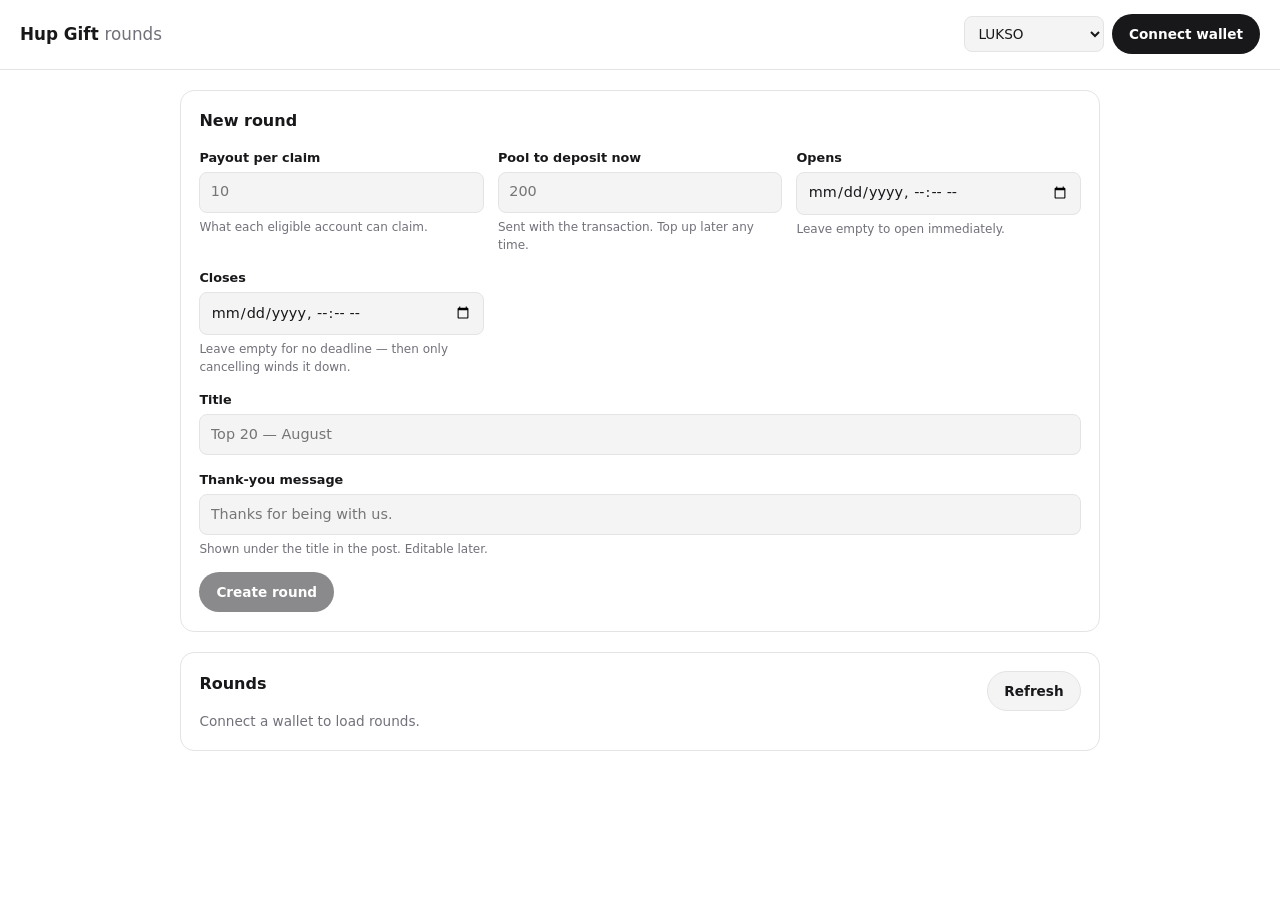
==== admin.html @ ec8a6c5a "first commit Co-Authored-By: Claude Opus 5 (1M context) <noreply@anthropic.com>" ====
<!doctype html>
<html lang="en">
  <head>
    <meta charset="utf-8" />
    <meta name="viewport" content="width=device-width, initial-scale=1" />
    <meta name="robots" content="noindex" />
    <title>Hup Gift — rounds</title>
    <link rel="stylesheet" href="admin.css" />
  </head>
  <body>
    <header class="bar">
      <h1 class="bar__title">Hup Gift <span class="bar__sub">rounds</span></h1>
      <div class="bar__right">
        <select id="chain" class="bar__chain" aria-label="Network"></select>
        <button id="connect" class="btn btn--primary" type="button">Connect wallet</button>
      </div>
    </header>

    <p id="banner" class="banner" hidden></p>

    <main class="wrap">
      <!-- Create -->
      <section class="panel">
        <h2 class="panel__title">New round</h2>

        <div class="grid">
          <label class="field">
            <span class="field__label">Payout per claim</span>
            <input id="amount" class="field__input" type="text" inputmode="decimal" placeholder="10" />
            <small class="field__hint" id="amount-hint">What each eligible account can claim.</small>
          </label>

          <label class="field">
            <span class="field__label">Pool to deposit now</span>
            <input id="funding" class="field__input" type="text" inputmode="decimal" placeholder="200" />
            <small class="field__hint" id="funding-hint">Sent with the transaction. Top up later any time.</small>
          </label>

          <label class="field">
            <span class="field__label">Opens</span>
            <input id="start" class="field__input" type="datetime-local" />
            <small class="field__hint">Leave empty to open immediately.</small>
          </label>

          <label class="field">
            <span class="field__label">Closes</span>
            <input id="end" class="field__input" type="datetime-local" />
            <small class="field__hint">Leave empty for no deadline — then only cancelling winds it down.</small>
          </label>

          <label class="field field--wide">
            <span class="field__label">Title</span>
            <input id="label" class="field__input" type="text" placeholder="Top 20 — August" maxlength="80" />
          </label>

          <label class="field field--wide">
            <span class="field__label">Thank-you message</span>
            <input id="message" class="field__input" type="text" placeholder="Thanks for being with us." maxlength="160" />
            <small class="field__hint">Shown under the title in the post. Editable later.</small>
          </label>
        </div>

        <p id="create-summary" class="summary"></p>
        <button id="create" class="btn btn--primary" type="button" disabled>Create round</button>
      </section>

      <!-- Rounds -->
      <section class="panel">
        <div class="panel__head">
          <h2 class="panel__title">Rounds</h2>
          <button id="refresh" class="btn" type="button">Refresh</button>
        </div>
        <div id="rounds" class="rounds"><p class="muted">Connect a wallet to load rounds.</p></div>
      </section>
    </main>

    <script src="config.js"></script>
    <script src="abi.js"></script>
    <script src="admin.js"></script>
  </body>
</html>
---- admin.css ----
/*
 * Hup Gift admin — a standalone owner tool, opened in a normal browser tab rather than embedded
 * in a post, so it is laid out for a desktop screen instead of the 1:1 frame the claim page uses.
 */

:root {
  --bg: #ffffff;
  --surface: #ffffff;
  --surface-muted: #f4f4f5;
  --text: #18181b;
  --text-muted: #71717a;
  --border: #e4e4e7;
  --accent: #18181b;
  --on-accent: #ffffff;
  --ok: #15803d;
  --ok-soft: #dcfce7;
  --warn: #b45309;
  --warn-soft: #fef3c7;
  --bad: #b91c1c;
  --bad-soft: #fee2e2;
}

@media (prefers-color-scheme: dark) {
  :root {
    --bg: #09090b;
    --surface: #101012;
    --surface-muted: #18181b;
    --text: #fafafa;
    --text-muted: #a1a1aa;
    --border: #27272a;
    --accent: #fafafa;
    --on-accent: #09090b;
    --ok: #4ade80;
    --ok-soft: #14321f;
    --warn: #fbbf24;
    --warn-soft: #3a2c08;
    --bad: #f87171;
    --bad-soft: #3b1414;
  }
}

* {
  box-sizing: border-box;
  margin: 0;
}

body {
  background: var(--bg);
  color: var(--text);
  font-family: ui-sans-serif, system-ui, -apple-system, 'Segoe UI', Roboto, sans-serif;
  -webkit-font-smoothing: antialiased;
  line-height: 1.5;
}

.bar {
  position: sticky;
  top: 0;
  z-index: 5;
  display: flex;
  flex-wrap: wrap;
  gap: 0.75rem;
  align-items: center;
  justify-content: space-between;
  padding: 0.9rem 1.25rem;
  border-bottom: 1px solid var(--border);
  background: var(--bg);
}

.bar__title {
  font-size: 1.05rem;
  font-weight: 700;
}

.bar__sub {
  color: var(--text-muted);
  font-weight: 500;
}

.bar__right {
  display: flex;
  gap: 0.5rem;
  align-items: center;
}

.bar__chain {
  padding: 0.5rem 0.6rem;
  border: 1px solid var(--border);
  border-radius: 8px;
  background: var(--surface-muted);
  color: var(--text);
  font: inherit;
  font-size: 0.85rem;
}

.banner {
  margin: 0.75rem 1.25rem 0;
  padding: 0.7rem 0.9rem;
  border-radius: 10px;
  background: var(--warn-soft);
  color: var(--warn);
  font-size: 0.85rem;
}

.banner--bad {
  background: var(--bad-soft);
  color: var(--bad);
}

.banner--ok {
  background: var(--ok-soft);
  color: var(--ok);
}

.wrap {
  display: flex;
  flex-direction: column;
  gap: 1.25rem;
  max-width: 60rem;
  margin: 0 auto;
  padding: 1.25rem;
}

.panel {
  padding: 1.15rem;
  border: 1px solid var(--border);
  border-radius: 14px;
  background: var(--surface);
}

.panel__head {
  display: flex;
  align-items: center;
  justify-content: space-between;
  gap: 0.75rem;
}

.panel__title {
  margin-bottom: 0.9rem;
  font-size: 1rem;
  font-weight: 700;
}

.panel__head .panel__title {
  margin-bottom: 0.9rem;
}

.grid {
  display: grid;
  grid-template-columns: repeat(auto-fit, minmax(15rem, 1fr));
  gap: 0.9rem;
}

.field {
  display: flex;
  flex-direction: column;
  gap: 0.3rem;
}

.field--wide {
  grid-column: 1 / -1;
}

.field__label {
  font-size: 0.8rem;
  font-weight: 600;
}

.field__input,
.field__area {
  padding: 0.55rem 0.65rem;
  border: 1px solid var(--border);
  border-radius: 8px;
  background: var(--surface-muted);
  color: var(--text);
  font: inherit;
  font-size: 0.9rem;
}

.field__area {
  min-height: 6.5rem;
  font-family: ui-monospace, SFMono-Regular, Menlo, monospace;
  font-size: 0.78rem;
  resize: vertical;
}

.field__hint {
  color: var(--text-muted);
  font-size: 0.75rem;
}

.summary {
  margin: 0.9rem 0;
  color: var(--text-muted);
  font-size: 0.82rem;
}

.btn {
  padding: 0.55rem 1rem;
  border: 1px solid var(--border);
  border-radius: 999px;
  background: var(--surface-muted);
  color: var(--text);
  font: inherit;
  font-size: 0.85rem;
  font-weight: 600;
  cursor: pointer;
}

.btn:hover:not(:disabled) {
  opacity: 0.85;
}

.btn:disabled {
  opacity: 0.5;
  cursor: not-allowed;
}

.btn--primary {
  border-color: transparent;
  background: var(--accent);
  color: var(--on-accent);
}

.btn--danger {
  border-color: transparent;
  background: var(--bad-soft);
  color: var(--bad);
}

.rounds {
  display: flex;
  flex-direction: column;
  gap: 0.9rem;
}

.round {
  border: 1px solid var(--border);
  border-radius: 12px;
  background: var(--surface-muted);
  padding: 0.95rem;
}

.round__head {
  display: flex;
  flex-wrap: wrap;
  gap: 0.5rem;
  align-items: baseline;
  justify-content: space-between;
}

.round__title {
  font-size: 0.95rem;
  font-weight: 700;
}

.round__id {
  color: var(--text-muted);
  font-weight: 500;
}

.tag {
  padding: 0.15rem 0.5rem;
  border-radius: 999px;
  background: var(--surface);
  color: var(--text-muted);
  font-size: 0.7rem;
  font-weight: 600;
}

.tag--open {
  background: var(--ok-soft);
  color: var(--ok);
}

.tag--closed {
  background: var(--bad-soft);
  color: var(--bad);
}

.round__stats {
  display: grid;
  grid-template-columns: repeat(auto-fit, minmax(7rem, 1fr));
  gap: 0.6rem;
  margin: 0.75rem 0;
}

.stat__value {
  display: block;
  font-size: 0.95rem;
  font-weight: 700;
}

.stat__label {
  color: var(--text-muted);
  font-size: 0.72rem;
}

.round__actions {
  display: flex;
  flex-wrap: wrap;
  gap: 0.5rem;
  margin-top: 0.75rem;
}

.round__drawer {
  margin-top: 0.85rem;
  padding-top: 0.85rem;
  border-top: 1px solid var(--border);
  display: flex;
  flex-direction: column;
  gap: 0.5rem;
}

.row {
  display: flex;
  flex-wrap: wrap;
  gap: 0.5rem;
  align-items: center;
}

.row .field__input {
  flex: 1 1 10rem;
}

.muted {
  color: var(--text-muted);
  font-size: 0.85rem;
}

.mono {
  font-family: ui-monospace, SFMono-Regular, Menlo, monospace;
  font-size: 0.75rem;
  word-break: break-all;
}
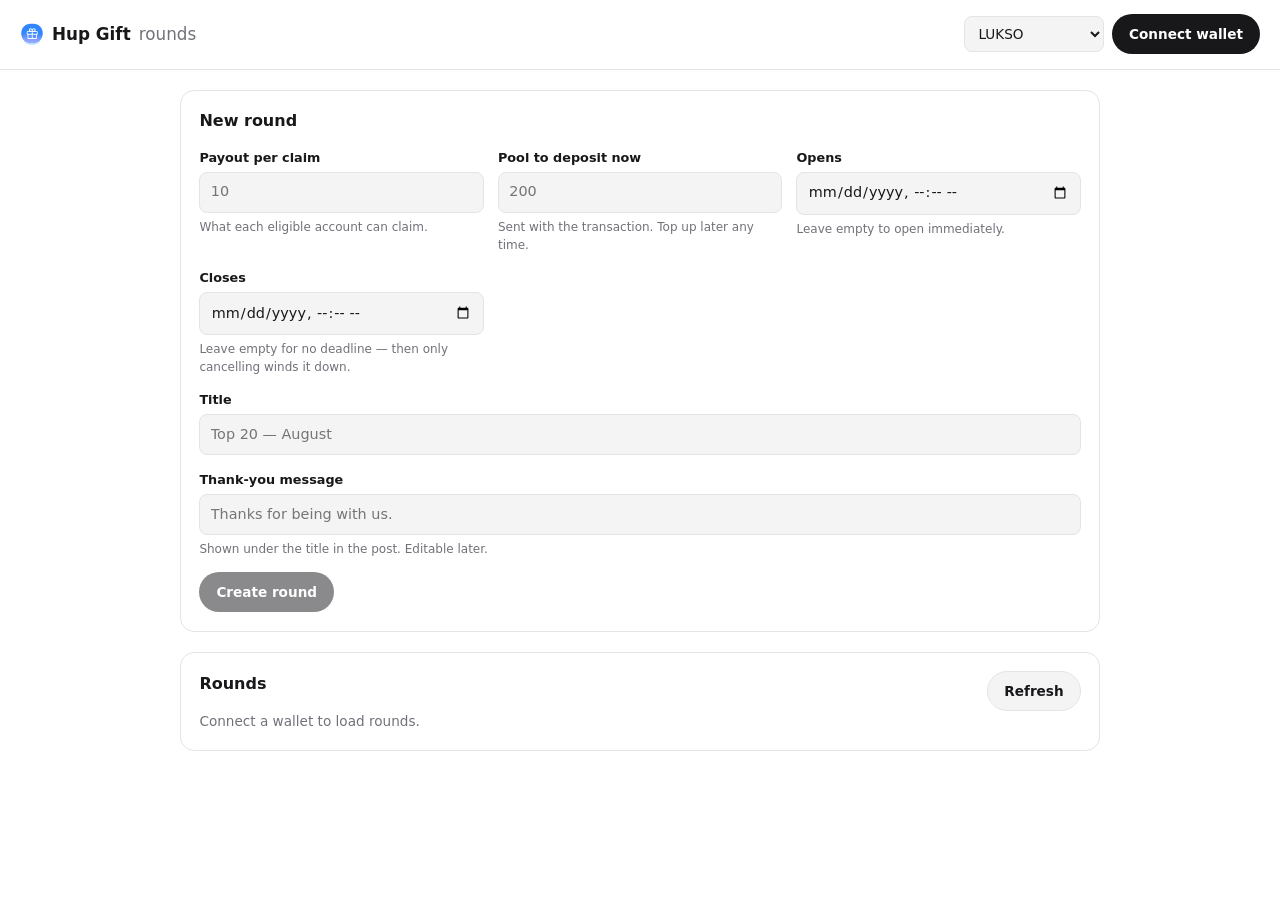
==== commit 2f1910f2: "Wire up logo.svg as favicon and admin header mark logo.svg was in the tree but referenced nowhere. N" ====
--- a/admin.html
+++ b/admin.html
@@ -5,11 +5,15 @@
     <meta name="viewport" content="width=device-width, initial-scale=1" />
     <meta name="robots" content="noindex" />
     <title>Hup Gift — rounds</title>
+    <link rel="icon" href="logo.svg" type="image/svg+xml" />
     <link rel="stylesheet" href="admin.css" />
   </head>
   <body>
     <header class="bar">
-      <h1 class="bar__title">Hup Gift <span class="bar__sub">rounds</span></h1>
+      <h1 class="bar__title">
+        <img class="bar__logo" src="logo.svg" alt="" width="24" height="24" />
+        Hup Gift <span class="bar__sub">rounds</span>
+      </h1>
       <div class="bar__right">
         <select id="chain" class="bar__chain" aria-label="Network"></select>
         <button id="connect" class="btn btn--primary" type="button">Connect wallet</button>
--- a/admin.css
+++ b/admin.css
@@ -67,8 +67,16 @@
 }
 
 .bar__title {
+  display: flex;
+  align-items: center;
+  gap: 0.5rem;
   font-size: 1.05rem;
   font-weight: 700;
+}
+
+.bar__logo {
+  width: 1.5rem;
+  height: 1.5rem;
 }
 
 .bar__sub {
